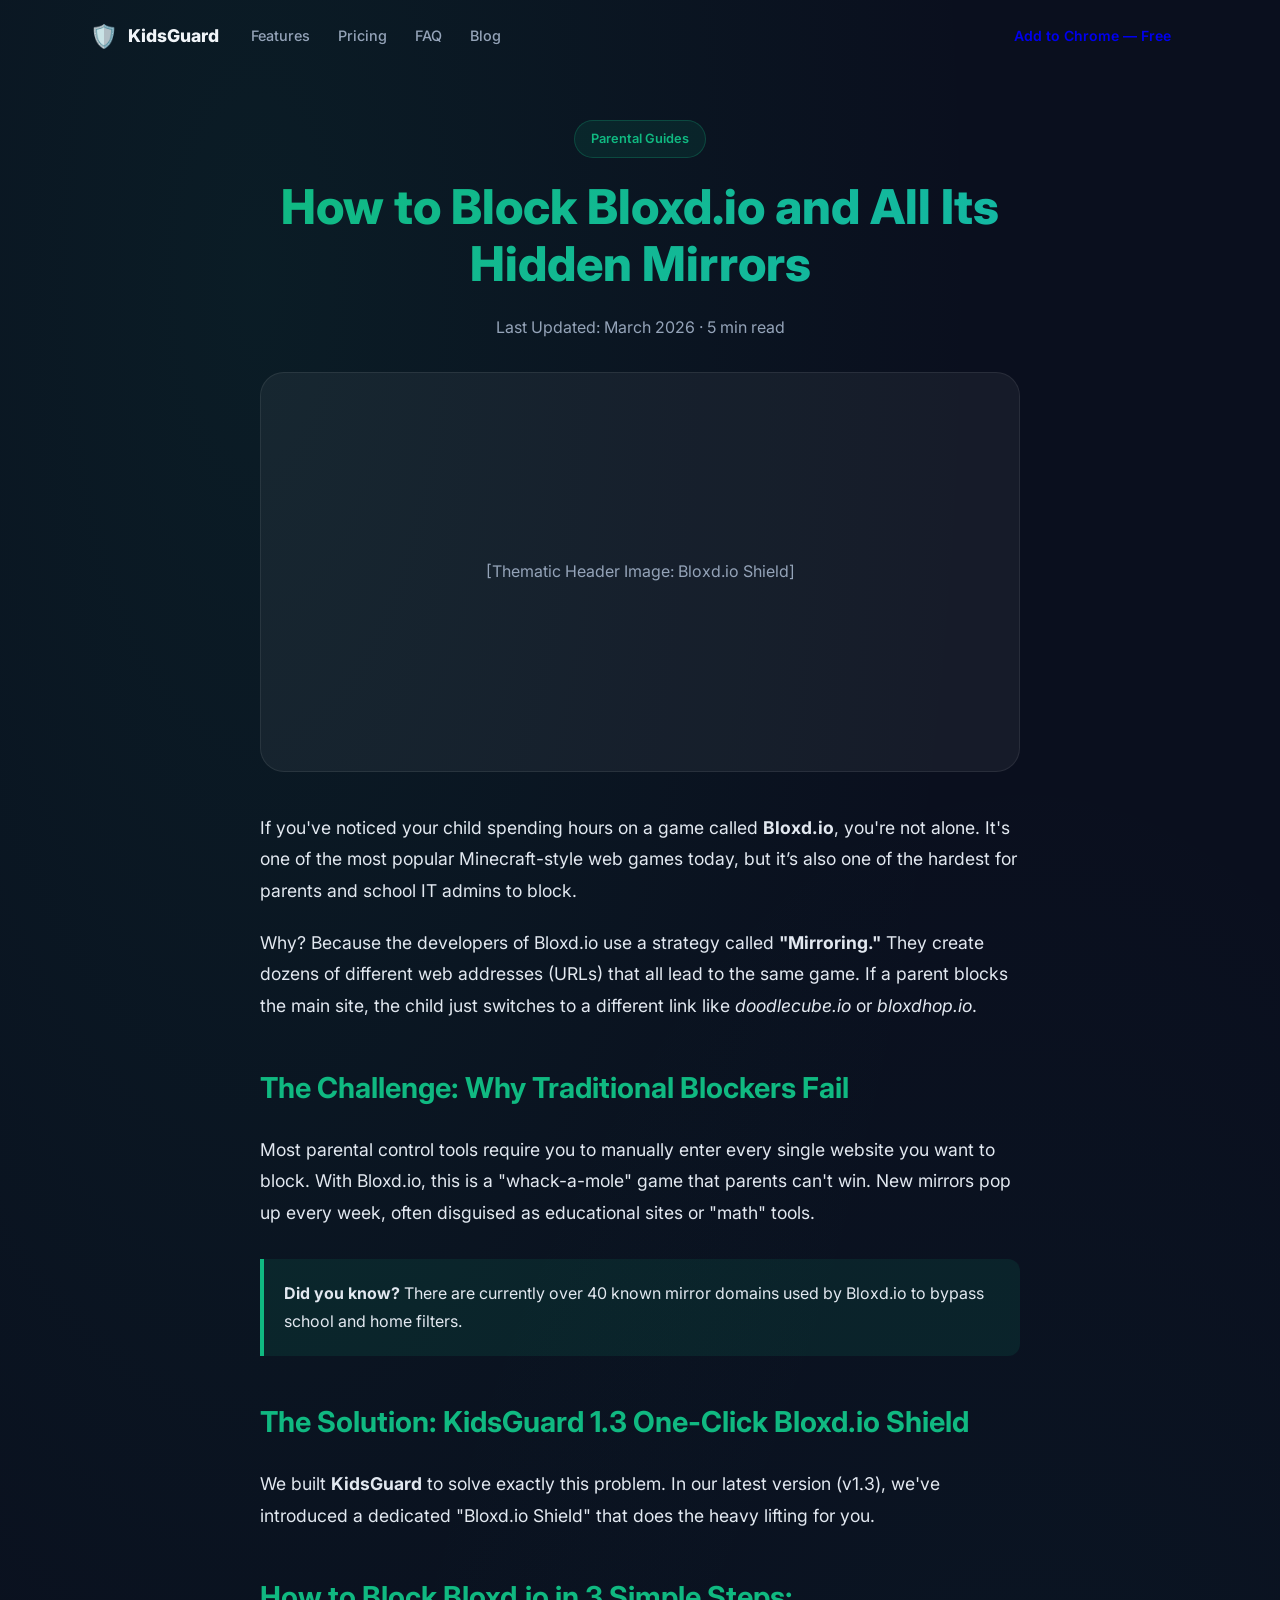
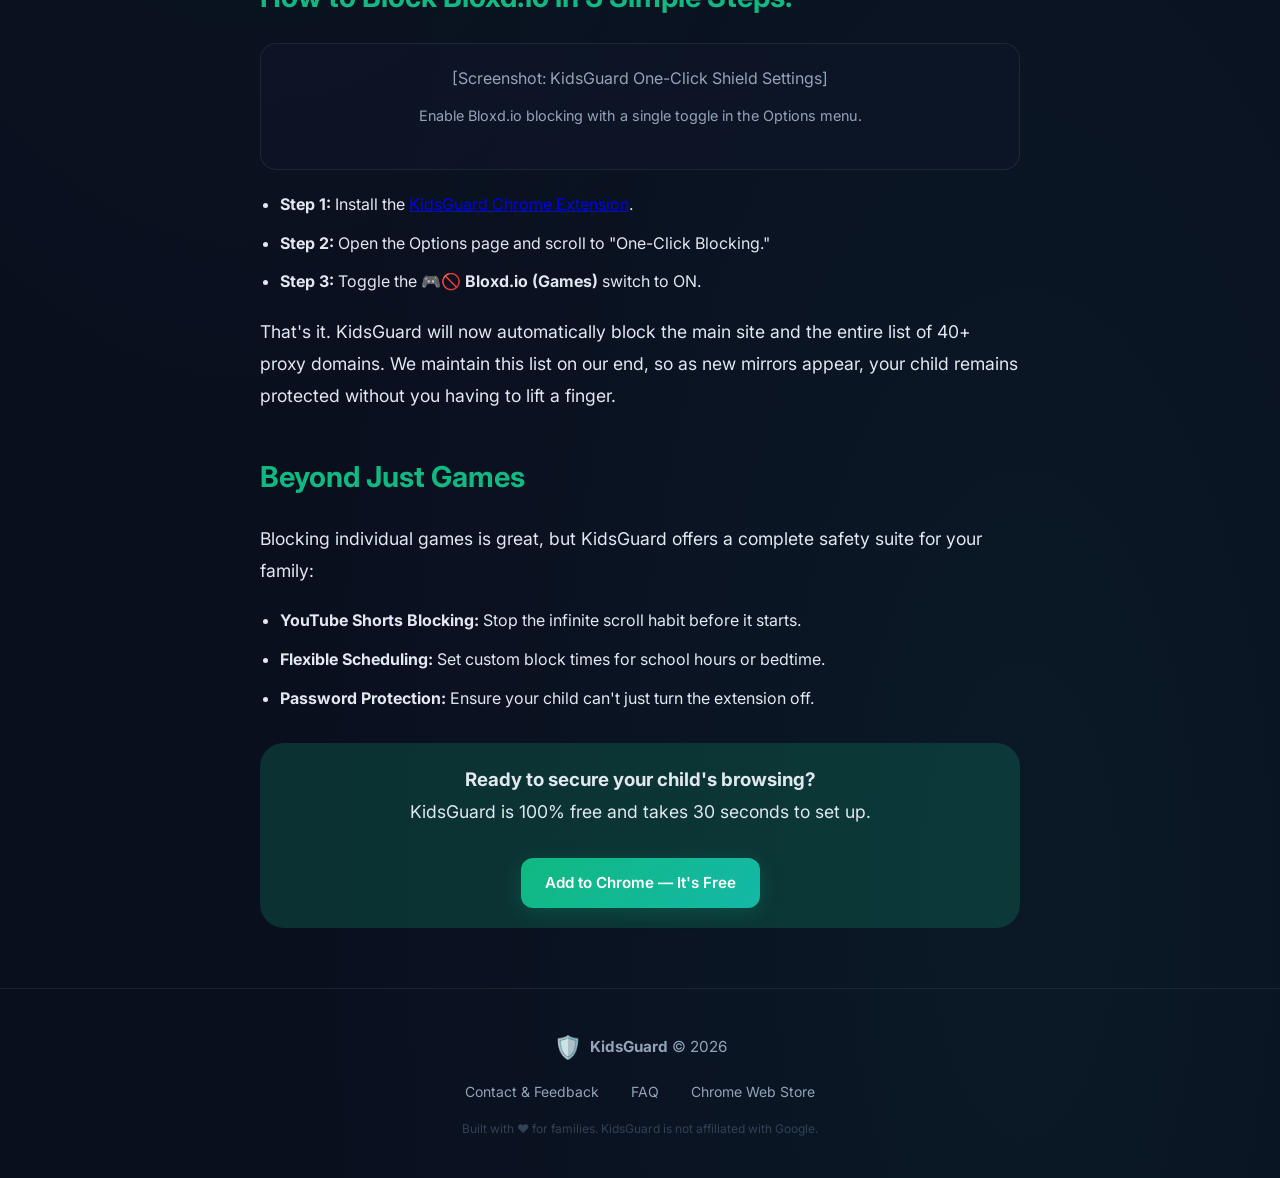
==== blog-how-to-block-bloxd-io.html @ 94701467 "Add Bloxd.io blog post and update landing page features" ====
<!DOCTYPE html>
<html lang="en">

<head>
    <meta charset="UTF-8">
    <meta name="viewport" content="width=device-width, initial-scale=1.0">
    <title>How to Block Bloxd.io and All Its Mirror Links – KidsGuard</title>
    <meta name="description"
        content="Is your child playing Bloxd.io when they should be studying? Learn how to block Bloxd.io and its dozens of mirror domains effectively with KidsGuard.">
    <meta name="keywords"
        content="how to block bloxd.io, bloxd.io mirrors, block unblocked games at school, parental control bloxd.io, kidsguard extensions">
    <link rel="icon" href="assets/icon.png" type="image/png">
    <link rel="preconnect" href="https://fonts.googleapis.com">
    <link rel="preconnect" href="https://fonts.gstatic.com" crossorigin>
    <link href="https://fonts.googleapis.com/css2?family=Inter:wght@400;500;600;700;800;900&display=swap"
        rel="stylesheet">
    <link rel="stylesheet" href="style.css">
    <style>
        .blog-content {
            max-width: 800px;
            margin: 120px auto 60px;
            padding: 0 20px;
            line-height: 1.8;
            color: #e2e8f0;
        }

        .blog-header {
            margin-bottom: 40px;
            text-align: center;
        }

        .blog-header h1 {
            font-size: 3rem;
            font-weight: 800;
            margin-bottom: 20px;
            line-height: 1.2;
        }

        .blog-post h2 {
            font-size: 1.8rem;
            margin-top: 40px;
            margin-bottom: 20px;
            color: #10b981;
        }

        .blog-post p {
            margin-bottom: 20px;
            font-size: 1.1rem;
        }

        .blog-post ul {
            margin-bottom: 20px;
            padding-left: 20px;
        }

        .blog-post li {
            margin-bottom: 10px;
        }

        .highlight-box {
            background: rgba(16, 185, 129, 0.1);
            border-left: 4px solid #10b981;
            padding: 20px;
            margin: 30px 0;
            border-radius: 0 12px 12px 0;
        }

        @media (max-width: 768px) {
            .blog-header h1 {
                font-size: 2.2rem;
            }
        }
    </style>
</head>

<body>

    <!-- =================== NAV =================== -->
    <nav class="nav" id="navbar">
        <div class="nav-inner">
            <a href="index.html" class="nav-logo">
                <span class="logo-icon">🛡️</span>
                <span>KidsGuard</span>
            </a>
            <div class="nav-links">
                <a href="index.html#features">Features</a>
                <a href="index.html#pricing">Pricing</a>
                <a href="index.html#faq">FAQ</a>
                <a href="#" class="active">Blog</a>
            </div>
            <a href="https://chromewebstore.google.com/detail/kidsguard-parental-contro/gaooofmcgnnkhogbokecnledmpgdfkip"
                target="_blank" class="btn btn-nav" id="nav-cta">
                Add to Chrome — Free
            </a>
        </div>
    </nav>

    <article class="blog-content">
        <header class="blog-header">
            <div class="hero-badge" style="margin: 0 auto 20px;">Parental Guides</div>
            <h1 class="gradient-text">How to Block Bloxd.io and All Its Hidden Mirrors</h1>
            <p style="color: var(--text-muted); margin-bottom: 30px;">Last Updated: March 2026 · 5 min read</p>
            <div style="width: 100%; max-width: 800px; height: 400px; background: rgba(255,255,255,0.05); border-radius: 24px; margin: 0 auto; display: flex; align-items: center; justify-content: center; overflow: hidden; border: 1px solid var(--border);">
                <span style="color: var(--text-muted);">[Thematic Header Image: Bloxd.io Shield]</span>
            </div>
        </header>

        <section class="blog-post">
            <p>If you've noticed your child spending hours on a game called <strong>Bloxd.io</strong>, you're not alone. It's one of the most popular Minecraft-style web games today, but it’s also one of the hardest for parents and school IT admins to block.</p>
            
            <p>Why? Because the developers of Bloxd.io use a strategy called <strong>"Mirroring."</strong> They create dozens of different web addresses (URLs) that all lead to the same game. If a parent blocks the main site, the child just switches to a different link like <em>doodlecube.io</em> or <em>bloxdhop.io</em>.</p>

            <h2>The Challenge: Why Traditional Blockers Fail</h2>
            <p>Most parental control tools require you to manually enter every single website you want to block. With Bloxd.io, this is a "whack-a-mole" game that parents can't win. New mirrors pop up every week, often disguised as educational sites or "math" tools.</p>

            <div class="highlight-box">
                <strong>Did you know?</strong> There are currently over 40 known mirror domains used by Bloxd.io to bypass school and home filters.
            </div>

            <h2>The Solution: KidsGuard 1.3 One-Click Bloxd.io Shield</h2>
            <p>We built <strong>KidsGuard</strong> to solve exactly this problem. In our latest version (v1.3), we've introduced a dedicated "Bloxd.io Shield" that does the heavy lifting for you.</p>

            <h2>How to Block Bloxd.io in 3 Simple Steps:</h2>
            <div style="background: rgba(15, 23, 42, 0.5); padding: 20px; border-radius: 16px; margin: 20px 0; border: 1px solid var(--border); text-align: center;">
                <span style="color: var(--text-muted); display: block; margin-bottom: 10px;">[Screenshot: KidsGuard One-Click Shield Settings]</span>
                <p style="font-size: 0.9rem; color: var(--text-muted);">Enable Bloxd.io blocking with a single toggle in the Options menu.</p>
            </div>
            <ul>
                <li><strong>Step 1:</strong> Install the <a href="https://chromewebstore.google.com/detail/kidsguard-parental-contro/gaooofmcgnnkhogbokecnledmpgdfkip" target="_blank">KidsGuard Chrome Extension</a>.</li>
                <li><strong>Step 2:</strong> Open the Options page and scroll to "One-Click Blocking."</li>
                <li><strong>Step 3:</strong> Toggle the <strong>🎮🚫 Bloxd.io (Games)</strong> switch to ON.</li>
            </ul>

            <p>That's it. KidsGuard will now automatically block the main site and the entire list of 40+ proxy domains. We maintain this list on our end, so as new mirrors appear, your child remains protected without you having to lift a finger.</p>

            <h2>Beyond Just Games</h2>
            <p>Blocking individual games is great, but KidsGuard offers a complete safety suite for your family:</p>
            <ul>
                <li><strong>YouTube Shorts Blocking:</strong> Stop the infinite scroll habit before it starts.</li>
                <li><strong>Flexible Scheduling:</strong> Set custom block times for school hours or bedtime.</li>
                <li><strong>Password Protection:</strong> Ensure your child can't just turn the extension off.</li>
            </ul>

            <div class="highlight-box" style="text-align: center; border: none; background: rgba(16, 185, 129, 0.2); border-radius: 24px;">
                <h3>Ready to secure your child's browsing?</h3>
                <p>KidsGuard is 100% free and takes 30 seconds to set up.</p>
                <a href="https://chromewebstore.google.com/detail/kidsguard-parental-contro/gaooofmcgnnkhogbokecnledmpgdfkip" target="_blank" class="btn btn-primary" style="margin-top: 10px;">Add to Chrome — It's Free</a>
            </div>
        </section>
    </article>

    <!-- =================== FOOTER =================== -->
    <footer class="footer">
        <div class="footer-inner">
            <div class="footer-brand">
                <span class="logo-icon">🛡️</span>
                <span><strong>KidsGuard</strong> © 2026</span>
            </div>
            <div class="footer-links">
                <a href="mailto:yxiaonan@hotmail.com?subject=KidsGuard%20Feedback">Contact &amp; Feedback</a>
                <a href="index.html#faq">FAQ</a>
                <a href="https://chromewebstore.google.com/detail/kidsguard-parental-contro/gaooofmcgnnkhogbokecnledmpgdfkip"
                    target="_blank">Chrome Web Store</a>
            </div>
            <p class="footer-note">Built with ❤️ for families. KidsGuard is not affiliated with Google.</p>
        </div>
    </footer>

    <script>
        const nav = document.getElementById('navbar');
        window.addEventListener('scroll', () => {
            nav.classList.toggle('nav-scrolled', window.scrollY > 20);
        });
    </script>
</body>

</html>
---- style.css ----
:root {
    --primary: #10b981;
    --primary-hover: #059669;
    --primary-glow: rgba(16, 185, 129, 0.2);
    --bg-dark: #0a0f1e;
    --bg-card: rgba(15, 23, 42, 0.6);
    --text-main: #f1f5f9;
    --text-muted: #94a3b8;
    --border: rgba(255, 255, 255, 0.08);
    --border-hover: rgba(16, 185, 129, 0.4);
    --accent: #14b8a6;
    --pro-gradient: linear-gradient(135deg, #f59e0b, #ea580c);
}

*,
*::before,
*::after {
    margin: 0;
    padding: 0;
    box-sizing: border-box;
}

html {
    scroll-behavior: smooth;
}

body {
    font-family: 'Inter', system-ui, -apple-system, sans-serif;
    background-color: var(--bg-dark);
    background-image:
        radial-gradient(ellipse at 20% 10%, rgba(16, 185, 129, 0.08) 0%, transparent 50%),
        radial-gradient(ellipse at 80% 90%, rgba(20, 184, 166, 0.06) 0%, transparent 50%);
    color: var(--text-main);
    min-height: 100vh;
    line-height: 1.6;
    overflow-x: hidden;
}

/* ============ UTILITY ============ */
.gradient-text {
    background: linear-gradient(135deg, #10b981, #14b8a6);
    -webkit-background-clip: text;
    background-clip: text;
    -webkit-text-fill-color: transparent;
}

.badge-pro {
    display: inline-block;
    background: var(--pro-gradient);
    color: white;
    font-size: 0.6rem;
    padding: 2px 8px;
    border-radius: 6px;
    margin-left: 0.4rem;
    vertical-align: middle;
    font-weight: 800;
    text-transform: uppercase;
    letter-spacing: 0.07em;
    box-shadow: 0 0 12px rgba(245, 158, 11, 0.3);
}

.btn {
    display: inline-flex;
    align-items: center;
    gap: 0.5rem;
    padding: 0.7rem 1.5rem;
    border-radius: 12px;
    font-weight: 600;
    font-size: 0.95rem;
    cursor: pointer;
    text-decoration: none;
    border: none;
    transition: all 0.25s cubic-bezier(0.4, 0, 0.2, 1);
    white-space: nowrap;
}

.btn-primary {
    background: linear-gradient(135deg, var(--primary), var(--accent));
    color: white;
    box-shadow: 0 4px 20px var(--primary-glow);
}

.btn-primary:hover {
    transform: translateY(-2px);
    box-shadow: 0 8px 30px rgba(16, 185, 129, 0.4);
}

.btn-ghost {
    background: rgba(255, 255, 255, 0.06);
    color: var(--text-muted);
    border: 1px solid var(--border);
}

.btn-ghost:hover {
    background: rgba(255, 255, 255, 0.1);
    color: var(--text-main);
    border-color: rgba(255, 255, 255, 0.15);
}

.btn-outline {
    background: transparent;
    color: var(--text-main);
    border: 1px solid var(--border);
}

.btn-outline:hover {
    background: rgba(255, 255, 255, 0.05);
    border-color: var(--primary);
}

.btn-nav {
    padding: 0.55rem 1.2rem;
    font-size: 0.875rem;
}

.btn-large {
    padding: 1rem 2rem;
    font-size: 1rem;
    border-radius: 14px;
}

.btn-full {
    width: 100%;
    justify-content: center;
}

/* ============ NAV ============ */
.nav {
    position: fixed;
    top: 0;
    left: 0;
    right: 0;
    z-index: 100;
    padding: 1rem 2rem;
    transition: background 0.3s, box-shadow 0.3s, backdrop-filter 0.3s;
}

.nav-scrolled {
    background: rgba(10, 15, 30, 0.85);
    backdrop-filter: blur(16px);
    -webkit-backdrop-filter: blur(16px);
    box-shadow: 0 1px 0 var(--border);
}

.nav-inner {
    max-width: 1100px;
    margin: 0 auto;
    display: flex;
    align-items: center;
    gap: 2rem;
}

.nav-logo {
    display: flex;
    align-items: center;
    gap: 0.6rem;
    font-weight: 800;
    font-size: 1.1rem;
    color: var(--text-main);
    text-decoration: none;
    flex-shrink: 0;
}

.logo-icon {
    font-size: 1.4rem;
}

.nav-links {
    display: flex;
    gap: 1.75rem;
    flex: 1;
}

.nav-links a {
    color: var(--text-muted);
    text-decoration: none;
    font-size: 0.9rem;
    font-weight: 500;
    transition: color 0.2s;
}

.nav-links a:hover {
    color: var(--text-main);
}

/* ============ HERO ============ */
.hero {
    min-height: 100vh;
    display: grid;
    grid-template-columns: 1fr 1fr;
    align-items: center;
    gap: 4rem;
    max-width: 1200px;
    margin: 0 auto;
    padding: 8rem 2rem 4rem;
    position: relative;
}

.hero-bg-orb {
    position: absolute;
    border-radius: 50%;
    filter: blur(80px);
    z-index: 0;
    pointer-events: none;
}

.orb1 {
    width: 500px;
    height: 500px;
    background: radial-gradient(circle, rgba(16, 185, 129, 0.12), transparent 70%);
    top: 5%;
    left: -10%;
}

.orb2 {
    width: 400px;
    height: 400px;
    background: radial-gradient(circle, rgba(20, 184, 166, 0.08), transparent 70%);
    bottom: 0;
    right: -5%;
}

.hero-content {
    position: relative;
    z-index: 1;
}

.hero-badge {
    display: inline-flex;
    align-items: center;
    gap: 0.5rem;
    background: rgba(16, 185, 129, 0.1);
    border: 1px solid rgba(16, 185, 129, 0.25);
    color: #10b981;
    font-size: 0.8rem;
    font-weight: 600;
    padding: 0.4rem 1rem;
    border-radius: 999px;
    margin-bottom: 1.5rem;
}

.badge-dot {
    width: 6px;
    height: 6px;
    background: var(--primary);
    border-radius: 50%;
    animation: pulse 2s ease-in-out infinite;
}

@keyframes pulse {

    0%,
    100% {
        opacity: 1;
        transform: scale(1);
    }

    50% {
        opacity: 0.5;
        transform: scale(0.8);
    }
}

.hero-title {
    font-size: clamp(2.2rem, 4vw, 3.5rem);
    font-weight: 900;
    line-height: 1.15;
    margin-bottom: 1.25rem;
    letter-spacing: -0.02em;
}

.hero-subtitle {
    font-size: 1.1rem;
    color: var(--text-muted);
    max-width: 500px;
    margin-bottom: 2.5rem;
    line-height: 1.7;
}

.hero-actions {
    display: flex;
    gap: 1rem;
    flex-wrap: wrap;
    margin-bottom: 2.5rem;
}

.hero-stats {
    display: flex;
    align-items: center;
    gap: 1.5rem;
}

.stat {
    display: flex;
    flex-direction: column;
}

.stat strong {
    font-size: 1.25rem;
    font-weight: 800;
    color: var(--text-main);
}

.stat span {
    font-size: 0.78rem;
    color: var(--text-muted);
}

.stat-divider {
    width: 1px;
    height: 32px;
    background: var(--border);
}

/* ============ BROWSER MOCKUP ============ */
.hero-visual {
    position: relative;
    z-index: 1;
    display: flex;
    justify-content: center;
}

.browser-mockup {
    background: rgba(15, 23, 42, 0.8);
    border: 1px solid var(--border);
    border-radius: 20px;
    overflow: hidden;
    backdrop-filter: blur(20px);
    box-shadow:
        0 40px 80px rgba(0, 0, 0, 0.5),
        0 0 0 1px rgba(255, 255, 255, 0.04),
        inset 0 1px 0 rgba(255, 255, 255, 0.06);
    width: 100%;
    max-width: 420px;
    animation: float 6s ease-in-out infinite;
}

@keyframes float {

    0%,
    100% {
        transform: translateY(0);
    }

    50% {
        transform: translateY(-12px);
    }
}

.browser-bar {
    background: rgba(255, 255, 255, 0.04);
    border-bottom: 1px solid var(--border);
    padding: 0.9rem 1.2rem;
    display: flex;
    align-items: center;
    gap: 1rem;
}

.browser-dots {
    display: flex;
    gap: 0.4rem;
}

.browser-dots span {
    width: 11px;
    height: 11px;
    border-radius: 50%;
    background: rgba(255, 255, 255, 0.15);
}

.browser-url {
    font-size: 0.78rem;
    color: var(--text-muted);
    background: rgba(255, 255, 255, 0.06);
    border-radius: 8px;
    padding: 0.3rem 0.8rem;
    flex: 1;
    text-align: center;
}

.extension-popup {
    padding: 1.5rem;
}

.popup-header {
    display: flex;
    align-items: center;
    justify-content: space-between;
    margin-bottom: 1.25rem;
}

.popup-logo {
    display: flex;
    align-items: center;
    gap: 0.75rem;
    font-size: 1.6rem;
}

.popup-logo div {
    display: flex;
    flex-direction: column;
}

.popup-logo strong {
    font-size: 1rem;
    font-weight: 800;
}

.popup-logo small {
    font-size: 0.72rem;
    color: var(--primary);
}

.status-dot {
    width: 10px;
    height: 10px;
    border-radius: 50%;
    background: #475569;
}

.status-dot.active {
    background: var(--primary);
    box-shadow: 0 0 8px var(--primary-glow);
    animation: pulse 2s ease-in-out infinite;
}

.popup-body {
    display: flex;
    flex-direction: column;
    gap: 0.6rem;
}

.popup-item {
    display: flex;
    justify-content: space-between;
    align-items: center;
    padding: 0.7rem 0.9rem;
    border-radius: 10px;
    font-size: 0.85rem;
    background: rgba(255, 255, 255, 0.04);
    border: 1px solid var(--border);
}

.tag {
    font-size: 0.7rem;
    font-weight: 700;
    padding: 2px 8px;
    border-radius: 6px;
    text-transform: uppercase;
    letter-spacing: 0.05em;
}

.tag-blocked {
    background: rgba(239, 68, 68, 0.15);
    color: #f87171;
}

.tag-allowed {
    background: rgba(16, 185, 129, 0.15);
    color: #34d399;
}

.popup-lock {
    text-align: center;
    font-size: 0.78rem;
    color: var(--text-muted);
    border-top: 1px solid var(--border);
    padding-top: 0.9rem;
    margin-top: 0.3rem;
}

/* ============ SOCIAL PROOF ============ */
.social-proof {
    border-top: 1px solid var(--border);
    border-bottom: 1px solid var(--border);
    padding: 2.5rem 2rem;
    text-align: center;
}

.proof-label {
    font-size: 0.85rem;
    color: var(--text-muted);
    margin-bottom: 1.25rem;
    text-transform: uppercase;
    letter-spacing: 0.08em;
    font-weight: 500;
}

.proof-pills {
    display: flex;
    gap: 0.75rem;
    flex-wrap: wrap;
    justify-content: center;
}

.pill {
    background: rgba(255, 255, 255, 0.05);
    border: 1px solid var(--border);
    border-radius: 999px;
    padding: 0.4rem 1.1rem;
    font-size: 0.85rem;
    color: var(--text-muted);
    font-weight: 500;
}

/* ============ SECTIONS SHARED ============ */
.section-header {
    text-align: center;
    max-width: 640px;
    margin: 0 auto 4rem;
}

.section-tag {
    display: inline-block;
    background: rgba(16, 185, 129, 0.1);
    border: 1px solid rgba(16, 185, 129, 0.2);
    color: var(--primary);
    font-size: 0.75rem;
    font-weight: 700;
    padding: 0.3rem 0.9rem;
    border-radius: 999px;
    text-transform: uppercase;
    letter-spacing: 0.1em;
    margin-bottom: 1rem;
}

.section-header h2 {
    font-size: clamp(1.8rem, 3vw, 2.6rem);
    font-weight: 800;
    line-height: 1.2;
    letter-spacing: -0.02em;
    margin-bottom: 1rem;
}

.section-header p {
    color: var(--text-muted);
    font-size: 1rem;
    line-height: 1.7;
}

/* ============ FEATURES ============ */
.features {
    padding: 6rem 2rem;
    max-width: 1100px;
    margin: 0 auto;
}

.features-grid {
    display: grid;
    grid-template-columns: repeat(3, 1fr);
    gap: 1.25rem;
}

.feature-card {
    background: var(--bg-card);
    border: 1px solid var(--border);
    border-radius: 20px;
    padding: 1.75rem;
    backdrop-filter: blur(12px);
    transition: all 0.3s;
}

.feature-card:hover {
    border-color: var(--border-hover);
    box-shadow: 0 8px 32px rgba(16, 185, 129, 0.08);
    transform: translateY(-3px);
}

.feature-card-large {
    grid-column: span 2;
}

.feature-icon {
    font-size: 2rem;
    margin-bottom: 1rem;
    display: block;
}

.feature-card h3 {
    font-size: 1.05rem;
    font-weight: 700;
    margin-bottom: 0.6rem;
}

.feature-card p {
    font-size: 0.9rem;
    color: var(--text-muted);
    line-height: 1.6;
}

.feature-card code {
    background: rgba(255, 255, 255, 0.08);
    padding: 1px 6px;
    border-radius: 4px;
    font-size: 0.85em;
    font-family: 'Courier New', monospace;
    color: var(--accent);
}

.feature-tag-row {
    display: flex;
    gap: 0.5rem;
    flex-wrap: wrap;
    margin-top: 1rem;
}

.ftag {
    font-size: 0.72rem;
    padding: 3px 10px;
    border-radius: 6px;
    font-weight: 600;
}

.ftag-free {
    background: rgba(16, 185, 129, 0.12);
    color: #34d399;
    border: 1px solid rgba(16, 185, 129, 0.25);
}

.ftag-pro {
    background: rgba(245, 158, 11, 0.12);
    color: #fbbf24;
    border: 1px solid rgba(245, 158, 11, 0.25);
}

.category-chips {
    display: flex;
    gap: 0.5rem;
    flex-wrap: wrap;
    margin-top: 1rem;
}

.chip {
    background: rgba(255, 255, 255, 0.06);
    border: 1px solid var(--border);
    border-radius: 8px;
    padding: 0.35rem 0.8rem;
    font-size: 0.82rem;
    color: var(--text-main);
    font-weight: 500;
}

/* ============ HOW IT WORKS ============ */
.how-it-works {
    padding: 5rem 2rem;
    background: rgba(15, 23, 42, 0.3);
    border-top: 1px solid var(--border);
    border-bottom: 1px solid var(--border);
}

.how-it-works .section-header {
    margin-bottom: 3rem;
}

.steps {
    max-width: 900px;
    margin: 0 auto;
    display: flex;
    align-items: flex-start;
    gap: 1rem;
    flex-wrap: wrap;
    justify-content: center;
}

.step {
    flex: 1;
    min-width: 220px;
    max-width: 280px;
    display: flex;
    flex-direction: column;
    align-items: center;
    text-align: center;
}

.step-num {
    width: 52px;
    height: 52px;
    background: linear-gradient(135deg, var(--primary), var(--accent));
    border-radius: 50%;
    display: flex;
    align-items: center;
    justify-content: center;
    font-size: 1.25rem;
    font-weight: 900;
    margin-bottom: 1rem;
    box-shadow: 0 0 20px var(--primary-glow);
}

.step-content h3 {
    font-size: 1rem;
    font-weight: 700;
    margin-bottom: 0.5rem;
}

.step-content p {
    font-size: 0.875rem;
    color: var(--text-muted);
    line-height: 1.6;
}

.step-arrow {
    color: var(--text-muted);
    font-size: 1.5rem;
    margin-top: 1.5rem;
    opacity: 0.4;
}

/* ============ PRICING ============ */
.pricing {
    padding: 6rem 2rem;
    max-width: 900px;
    margin: 0 auto;
}

.pricing-grid {
    display: grid;
    grid-template-columns: 1fr 1fr;
    gap: 1.5rem;
}

.pricing-card {
    background: var(--bg-card);
    border: 1px solid var(--border);
    border-radius: 24px;
    padding: 2rem;
    backdrop-filter: blur(12px);
    transition: all 0.3s;
    position: relative;
}

.pricing-card-pro {
    border-color: rgba(16, 185, 129, 0.35);
    box-shadow: 0 0 0 1px rgba(16, 185, 129, 0.1), 0 16px 48px rgba(16, 185, 129, 0.1);
}

.plan-badge {
    position: absolute;
    top: -14px;
    left: 50%;
    transform: translateX(-50%);
    background: linear-gradient(135deg, var(--primary), var(--accent));
    color: white;
    font-size: 0.72rem;
    font-weight: 800;
    padding: 4px 14px;
    border-radius: 999px;
    text-transform: uppercase;
    letter-spacing: 0.1em;
    white-space: nowrap;
}

.plan-header {
    margin-bottom: 1.75rem;
}

.plan-header h3 {
    font-size: 1.3rem;
    font-weight: 800;
    margin-bottom: 0.5rem;
}

.plan-price {
    font-size: 2rem;
    font-weight: 900;
    margin-bottom: 0.4rem;
    color: var(--text-main);
}

.plan-price span {
    font-size: 0.9rem;
    font-weight: 400;
    color: var(--text-muted);
}

.plan-header p {
    font-size: 0.85rem;
    color: var(--text-muted);
}

.plan-features {
    list-style: none;
    margin-bottom: 1.75rem;
    display: flex;
    flex-direction: column;
    gap: 0.6rem;
}

.plan-features li {
    font-size: 0.9rem;
    line-height: 1.4;
}

.feat-yes {
    color: var(--text-main);
}

.feat-no {
    color: #475569;
    text-decoration: line-through;
    text-decoration-color: #334155;
}

/* ============ FAQ ============ */
.faq {
    padding: 6rem 2rem;
    max-width: 720px;
    margin: 0 auto;
}

.faq-list {
    display: flex;
    flex-direction: column;
    gap: 0.75rem;
}

.faq-item {
    background: var(--bg-card);
    border: 1px solid var(--border);
    border-radius: 16px;
    overflow: hidden;
    transition: border-color 0.2s;
}

.faq-item[open] {
    border-color: var(--border-hover);
}

.faq-item summary {
    padding: 1.1rem 1.5rem;
    font-weight: 600;
    font-size: 0.95rem;
    cursor: pointer;
    list-style: none;
    display: flex;
    justify-content: space-between;
    align-items: center;
    transition: color 0.2s;
}

.faq-item summary::-webkit-details-marker {
    display: none;
}

.faq-item summary::after {
    content: '+';
    font-size: 1.3rem;
    color: var(--text-muted);
    transition: transform 0.25s;
    flex-shrink: 0;
}

.faq-item[open] summary::after {
    transform: rotate(45deg);
    color: var(--primary);
}

.faq-item p {
    padding: 0 1.5rem 1.25rem;
    font-size: 0.9rem;
    color: var(--text-muted);
    line-height: 1.7;
    border-top: 1px solid var(--border);
    padding-top: 1rem;
}

.faq-item p code {
    background: rgba(255, 255, 255, 0.07);
    padding: 1px 6px;
    border-radius: 4px;
    font-size: 0.85em;
    color: var(--accent);
    font-family: 'Courier New', monospace;
}

/* ============ CTA BANNER ============ */
.cta-banner {
    padding: 5rem 2rem;
    text-align: center;
    background:
        radial-gradient(ellipse at center, rgba(16, 185, 129, 0.1) 0%, transparent 60%),
        rgba(15, 23, 42, 0.4);
    border-top: 1px solid var(--border);
}

.cta-banner-inner {
    max-width: 600px;
    margin: 0 auto;
}

.cta-banner h2 {
    font-size: clamp(1.6rem, 3vw, 2.2rem);
    font-weight: 800;
    margin-bottom: 0.75rem;
    letter-spacing: -0.02em;
}

.cta-banner p {
    color: var(--text-muted);
    margin-bottom: 2rem;
}

/* ============ FOOTER ============ */
.footer {
    border-top: 1px solid var(--border);
    padding: 2.5rem 2rem;
}

.footer-inner {
    max-width: 1100px;
    margin: 0 auto;
    display: flex;
    flex-direction: column;
    align-items: center;
    gap: 1rem;
    text-align: center;
}

.footer-brand {
    display: flex;
    align-items: center;
    gap: 0.5rem;
    font-size: 0.95rem;
    color: var(--text-muted);
}

.footer-links {
    display: flex;
    gap: 2rem;
    flex-wrap: wrap;
    justify-content: center;
}

.footer-links a {
    color: var(--text-muted);
    text-decoration: none;
    font-size: 0.875rem;
    transition: color 0.2s;
}

.footer-links a:hover {
    color: var(--text-main);
}

.footer-note {
    font-size: 0.75rem;
    color: #334155;
}

/* ============ SCROLL ANIMATION ============ */
.animate-on-scroll {
    opacity: 0;
    transform: translateY(24px);
    transition: opacity 0.5s ease, transform 0.5s ease;
}

.animate-on-scroll.visible {
    opacity: 1;
    transform: translateY(0);
}

/* ============ RESPONSIVE ============ */
@media (max-width: 900px) {
    .hero {
        grid-template-columns: 1fr;
        padding-top: 7rem;
        text-align: center;
    }

    .hero-subtitle {
        max-width: 100%;
    }

    .hero-actions {
        justify-content: center;
    }

    .hero-stats {
        justify-content: center;
    }

    .hero-visual {
        justify-content: center;
    }

    .features-grid {
        grid-template-columns: 1fr 1fr;
    }

    .feature-card-large {
        grid-column: span 2;
    }

    .pricing-grid {
        grid-template-columns: 1fr;
        max-width: 480px;
        margin: 0 auto;
    }
}

@media (max-width: 640px) {
    .nav-links {
        display: none;
    }

    .features-grid {
        grid-template-columns: 1fr;
    }

    .feature-card-large {
        grid-column: span 1;
    }

    .steps {
        flex-direction: column;
        align-items: center;
    }

    .step-arrow {
        transform: rotate(90deg);
        margin: 0;
    }

    .hero-actions {
        flex-direction: column;
        align-items: center;
    }
}
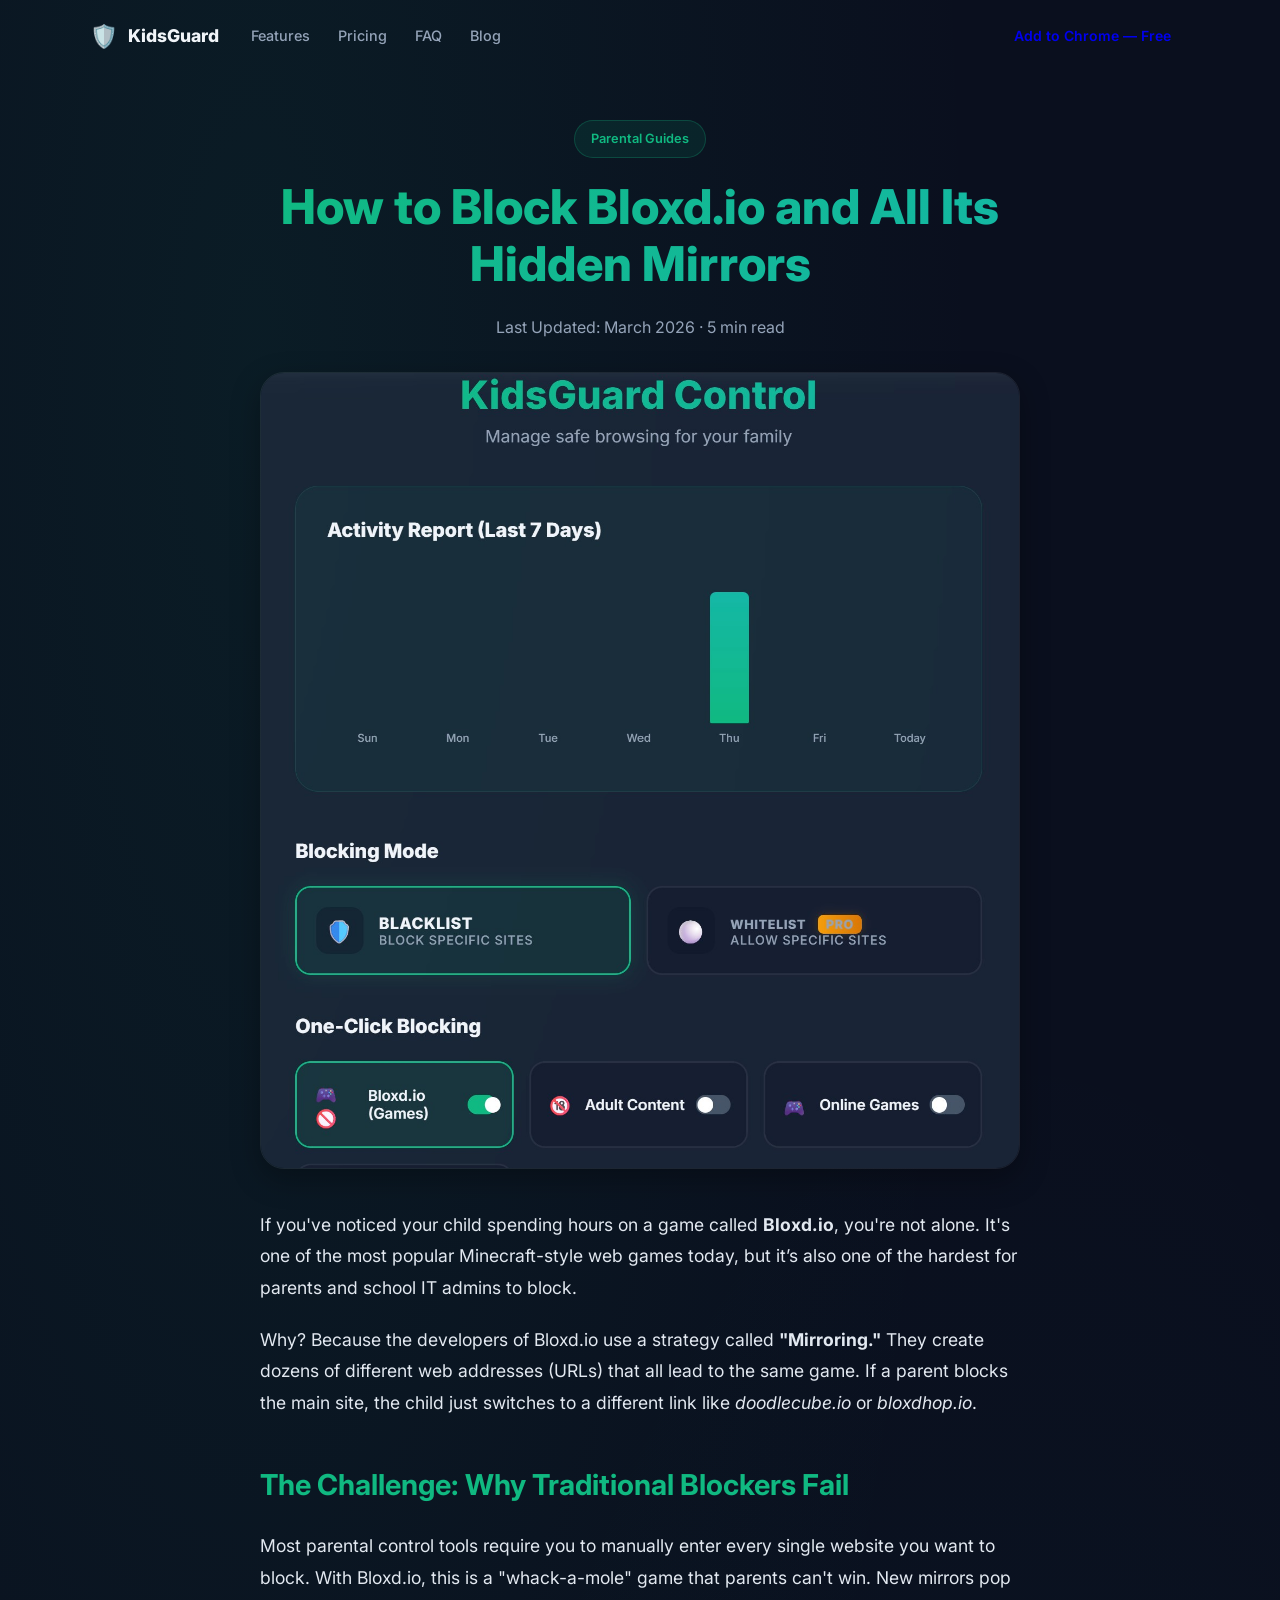
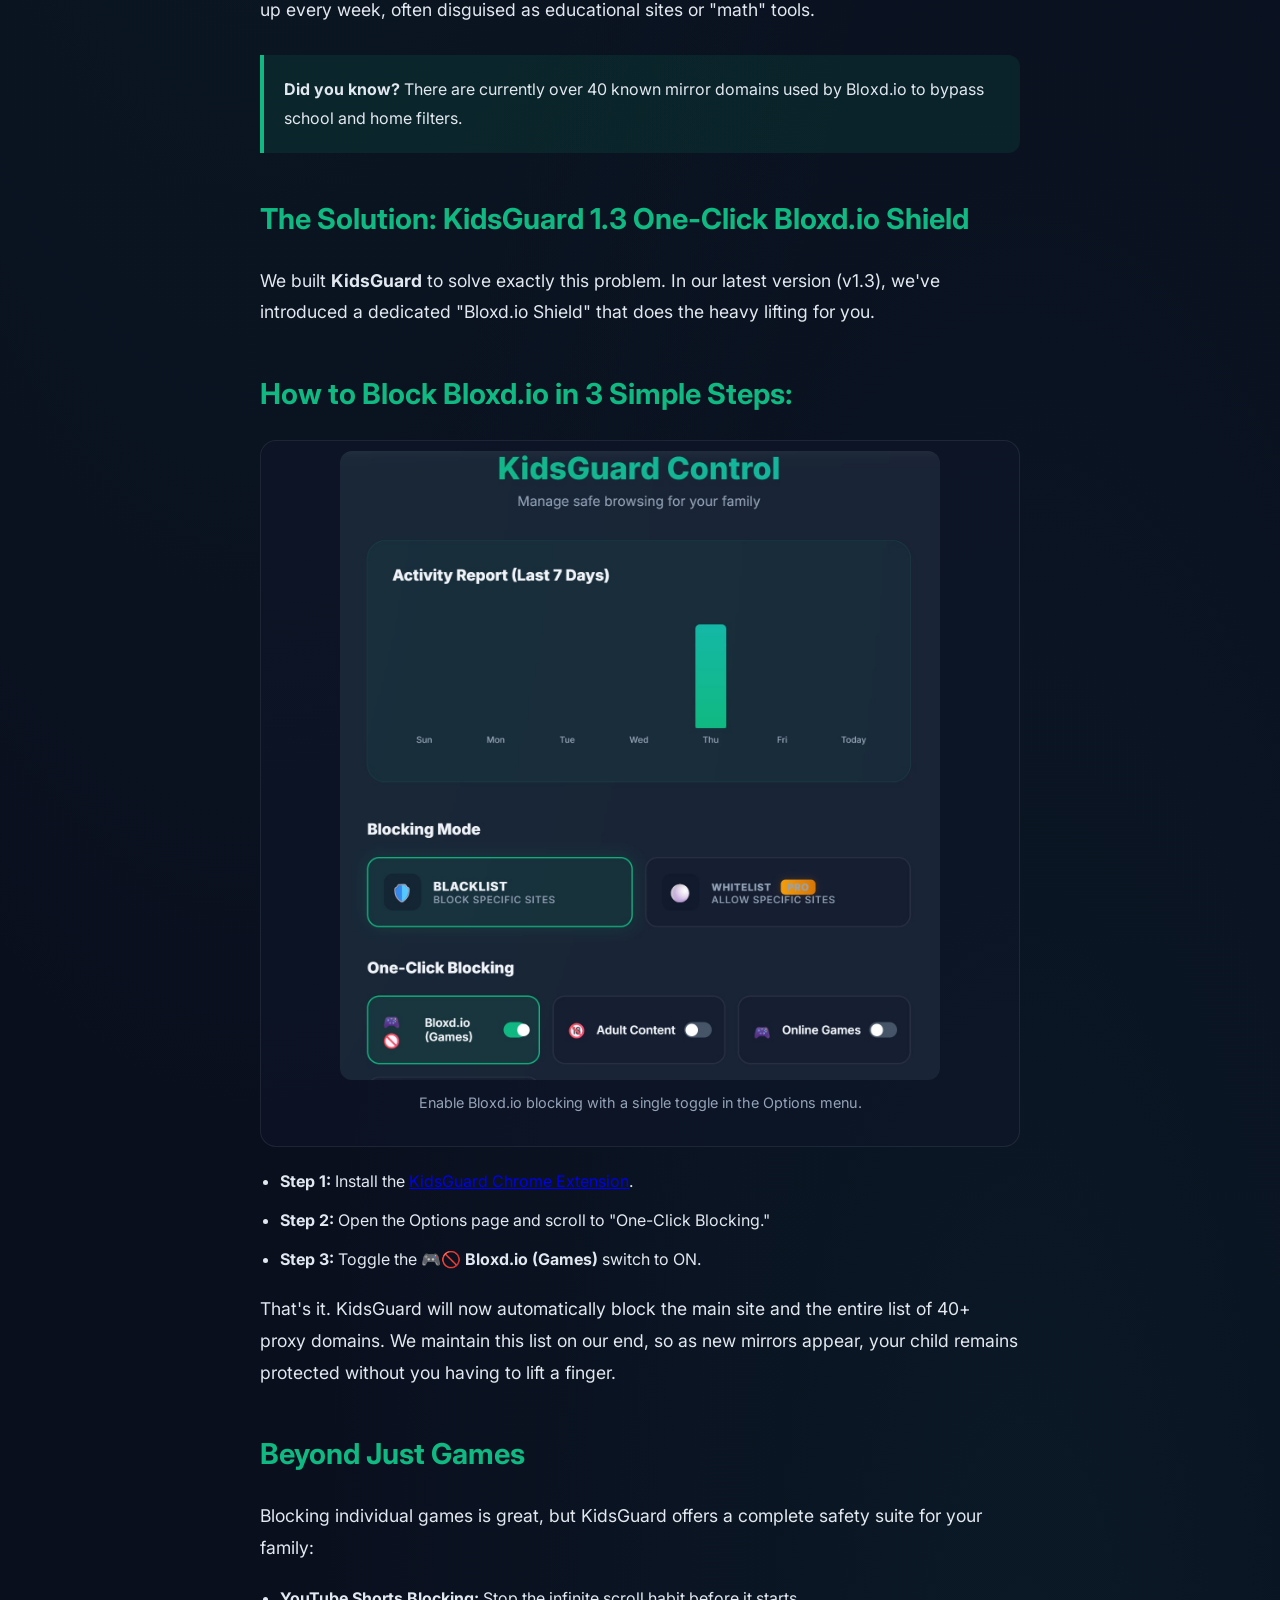
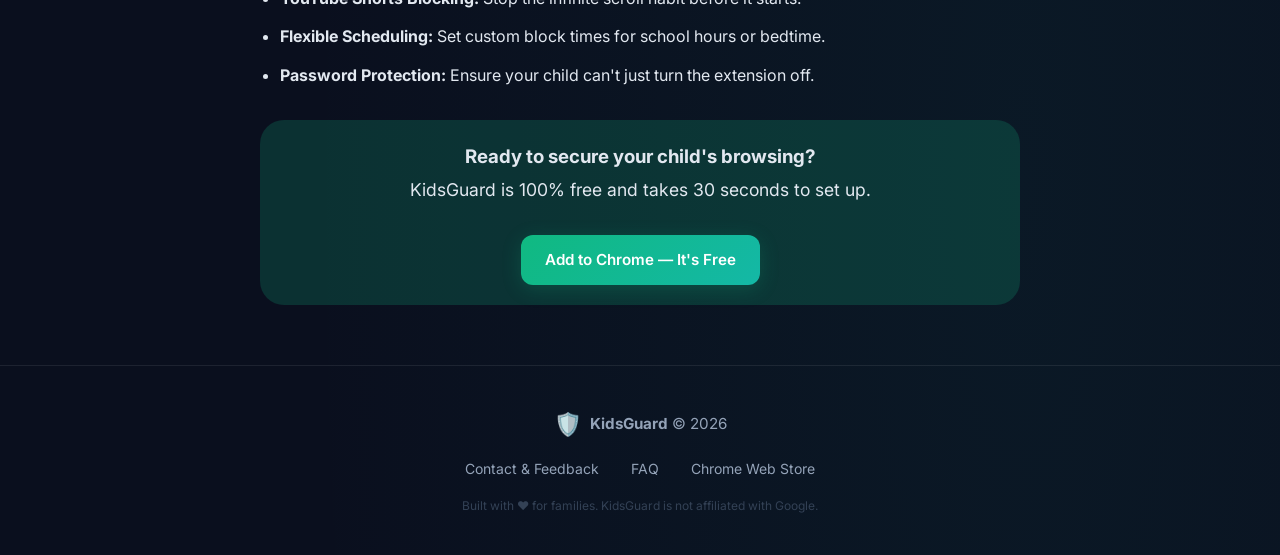
==== commit 44f68774: "Add Bloxd.io header img" ====
--- a/blog-how-to-block-bloxd-io.html
+++ b/blog-how-to-block-bloxd-io.html
@@ -100,8 +100,8 @@
             <div class="hero-badge" style="margin: 0 auto 20px;">Parental Guides</div>
             <h1 class="gradient-text">How to Block Bloxd.io and All Its Hidden Mirrors</h1>
             <p style="color: var(--text-muted); margin-bottom: 30px;">Last Updated: March 2026 · 5 min read</p>
-            <div style="width: 100%; max-width: 800px; height: 400px; background: rgba(255,255,255,0.05); border-radius: 24px; margin: 0 auto; display: flex; align-items: center; justify-content: center; overflow: hidden; border: 1px solid var(--border);">
-                <span style="color: var(--text-muted);">[Thematic Header Image: Bloxd.io Shield]</span>
+            <div style="width: 100%; max-width: 800px; border-radius: 24px; margin: 0 auto; overflow: hidden; border: 1px solid var(--border); box-shadow: 0 10px 30px rgba(0,0,0,0.3);">
+                <img src="bloxd.io.jpg" alt="How to Block Bloxd.io - KidsGuard Settings" style="width: 100%; height: auto; display: block;">
             </div>
         </header>
 
@@ -121,9 +121,9 @@
             <p>We built <strong>KidsGuard</strong> to solve exactly this problem. In our latest version (v1.3), we've introduced a dedicated "Bloxd.io Shield" that does the heavy lifting for you.</p>
 
             <h2>How to Block Bloxd.io in 3 Simple Steps:</h2>
-            <div style="background: rgba(15, 23, 42, 0.5); padding: 20px; border-radius: 16px; margin: 20px 0; border: 1px solid var(--border); text-align: center;">
-                <span style="color: var(--text-muted); display: block; margin-bottom: 10px;">[Screenshot: KidsGuard One-Click Shield Settings]</span>
-                <p style="font-size: 0.9rem; color: var(--text-muted);">Enable Bloxd.io blocking with a single toggle in the Options menu.</p>
+            <div style="background: rgba(15, 23, 42, 0.5); padding: 10px; border-radius: 16px; margin: 20px 0; border: 1px solid var(--border); text-align: center; overflow: hidden;">
+                <img src="bloxd.io.jpg" alt="KidsGuard One-Click Shield Settings" style="width: 100%; max-width: 600px; border-radius: 12px; display: block; margin: 0 auto;">
+                <p style="font-size: 0.9rem; color: var(--text-muted); margin-top: 10px;">Enable Bloxd.io blocking with a single toggle in the Options menu.</p>
             </div>
             <ul>
                 <li><strong>Step 1:</strong> Install the <a href="https://chromewebstore.google.com/detail/kidsguard-parental-contro/gaooofmcgnnkhogbokecnledmpgdfkip" target="_blank">KidsGuard Chrome Extension</a>.</li>
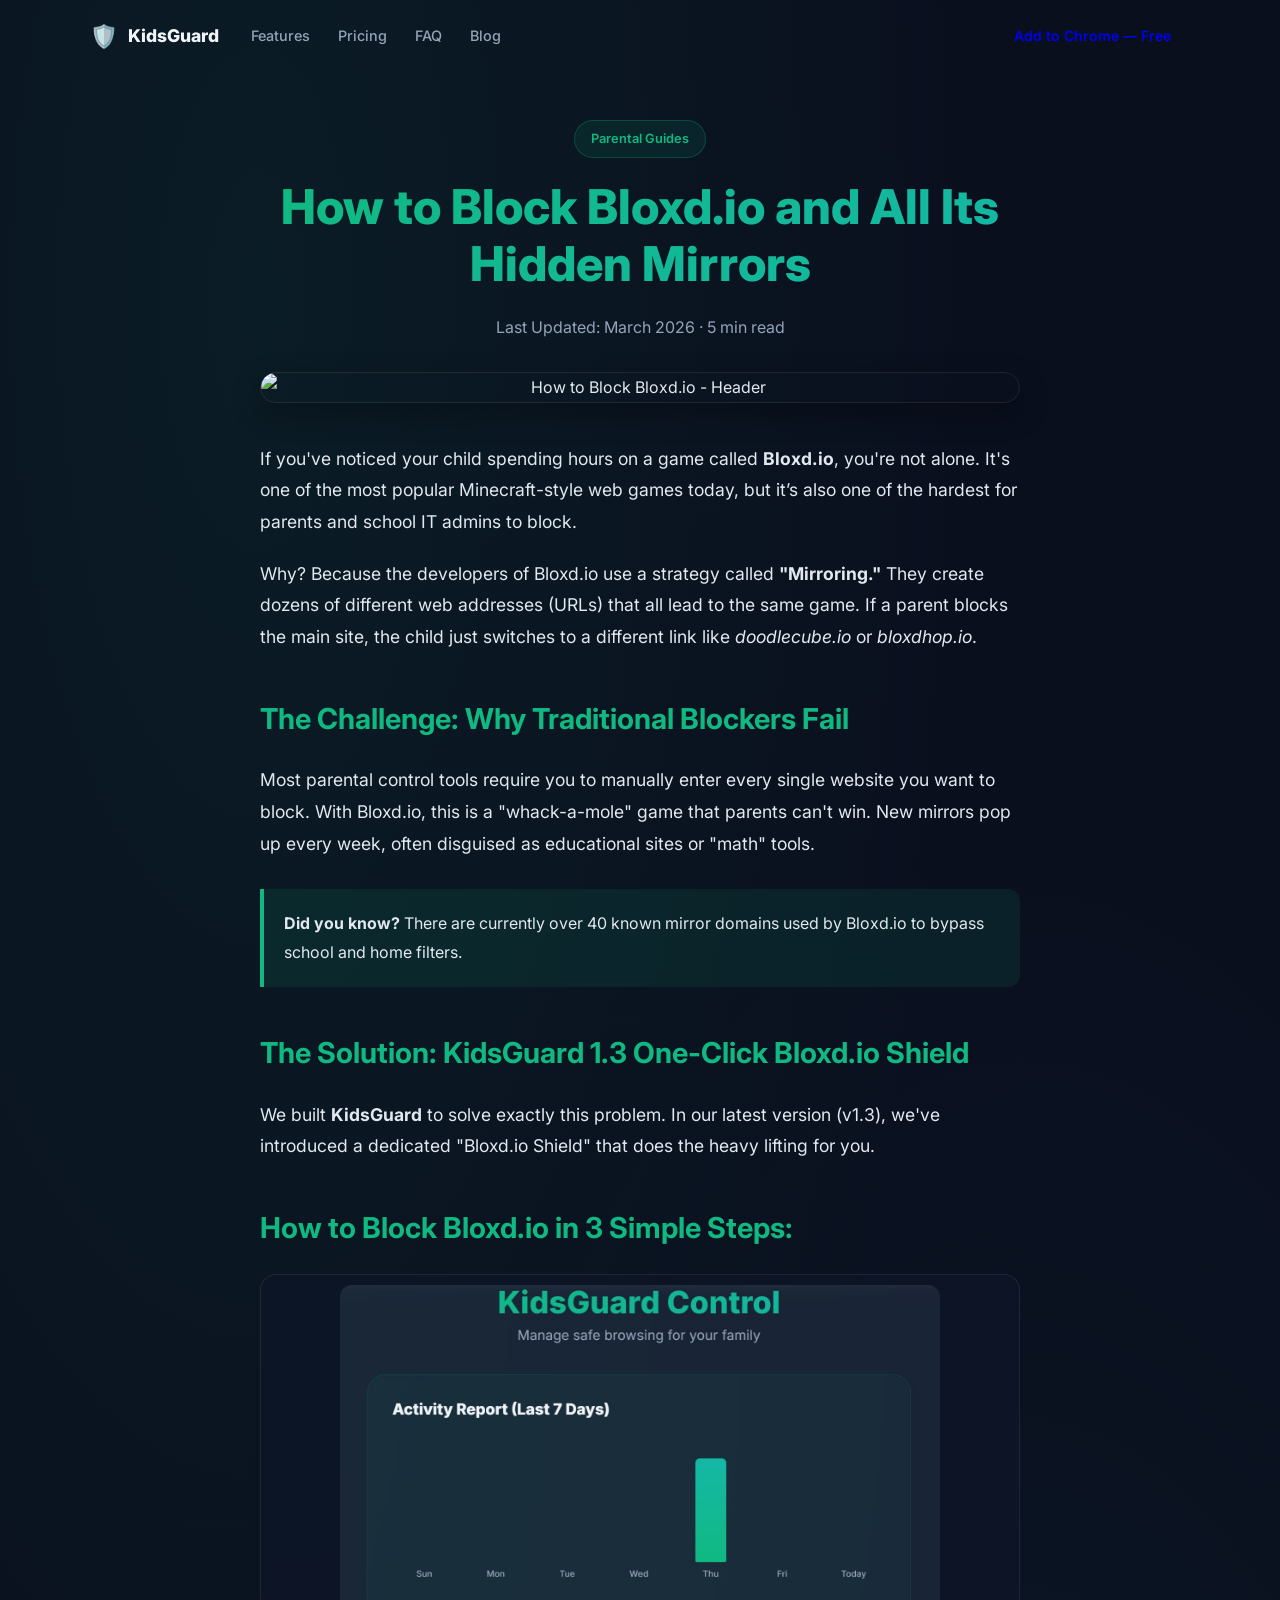
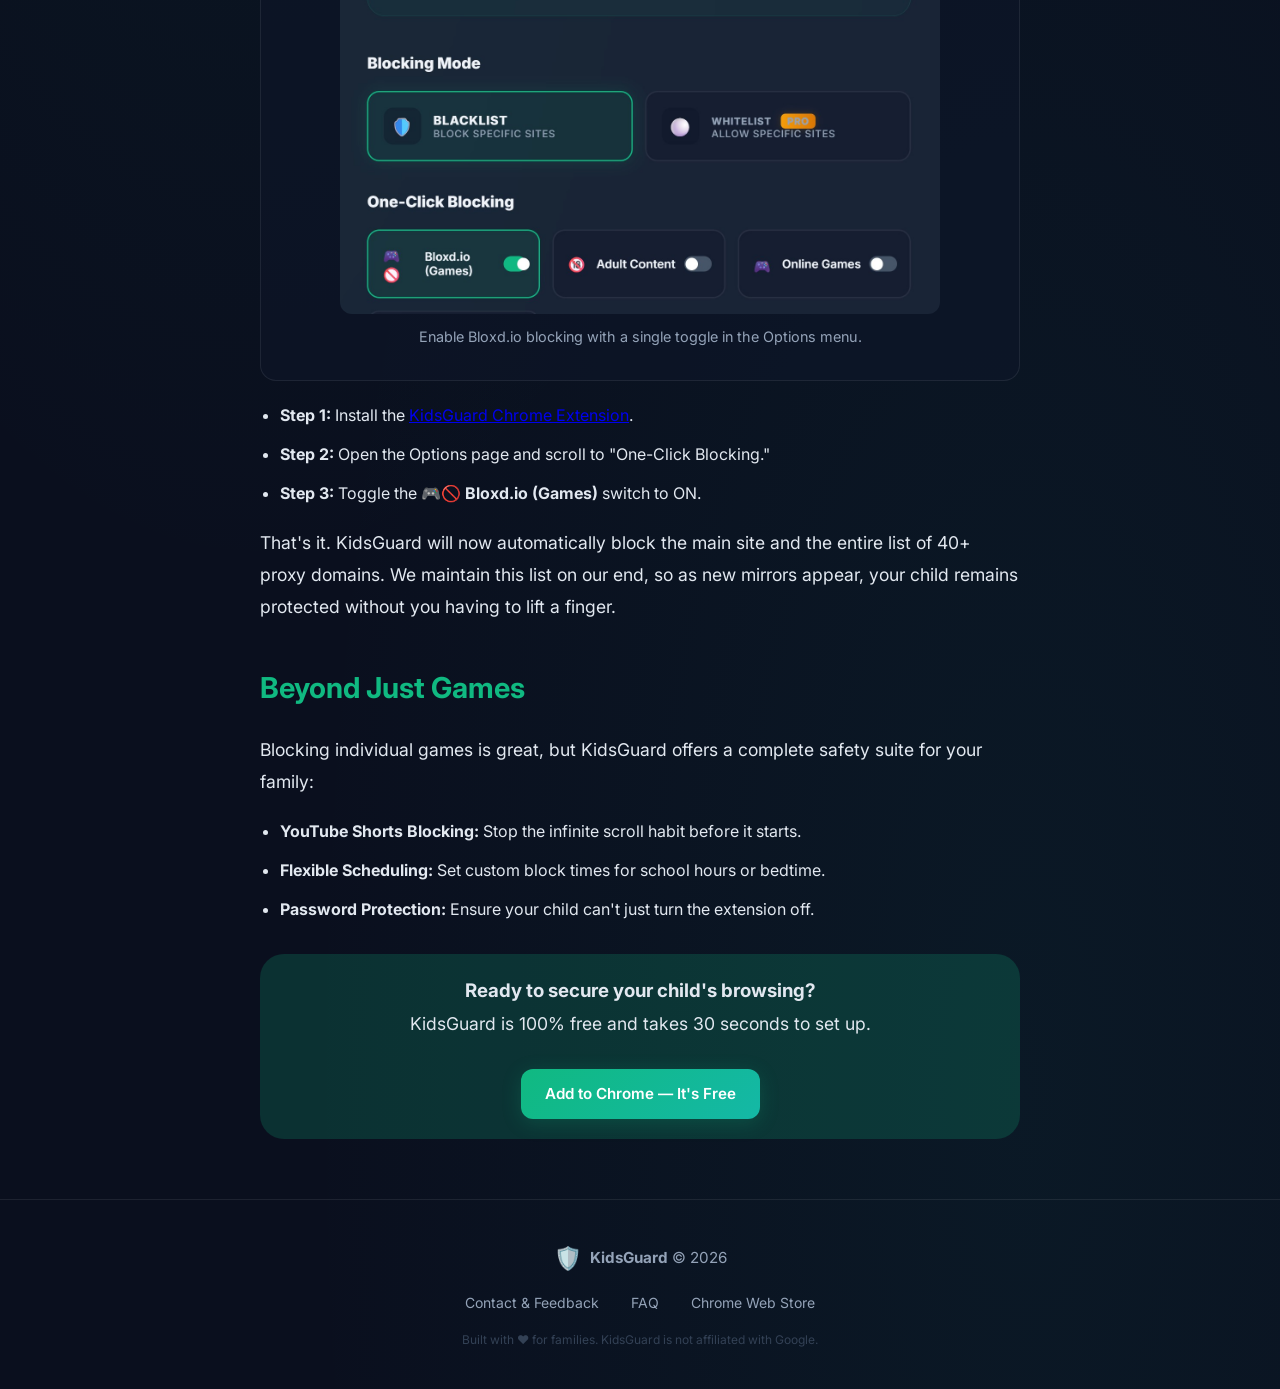
==== commit edfb6973: "Add Bloxd.io/header imgs" ====
--- a/blog-how-to-block-bloxd-io.html
+++ b/blog-how-to-block-bloxd-io.html
@@ -101,7 +101,7 @@
             <h1 class="gradient-text">How to Block Bloxd.io and All Its Hidden Mirrors</h1>
             <p style="color: var(--text-muted); margin-bottom: 30px;">Last Updated: March 2026 · 5 min read</p>
             <div style="width: 100%; max-width: 800px; border-radius: 24px; margin: 0 auto; overflow: hidden; border: 1px solid var(--border); box-shadow: 0 10px 30px rgba(0,0,0,0.3);">
-                <img src="bloxd.io.jpg" alt="How to Block Bloxd.io - KidsGuard Settings" style="width: 100%; height: auto; display: block;">
+                <img src="header.jpg" alt="How to Block Bloxd.io - Header" style="width: 100%; height: auto; display: block;">
             </div>
         </header>
 
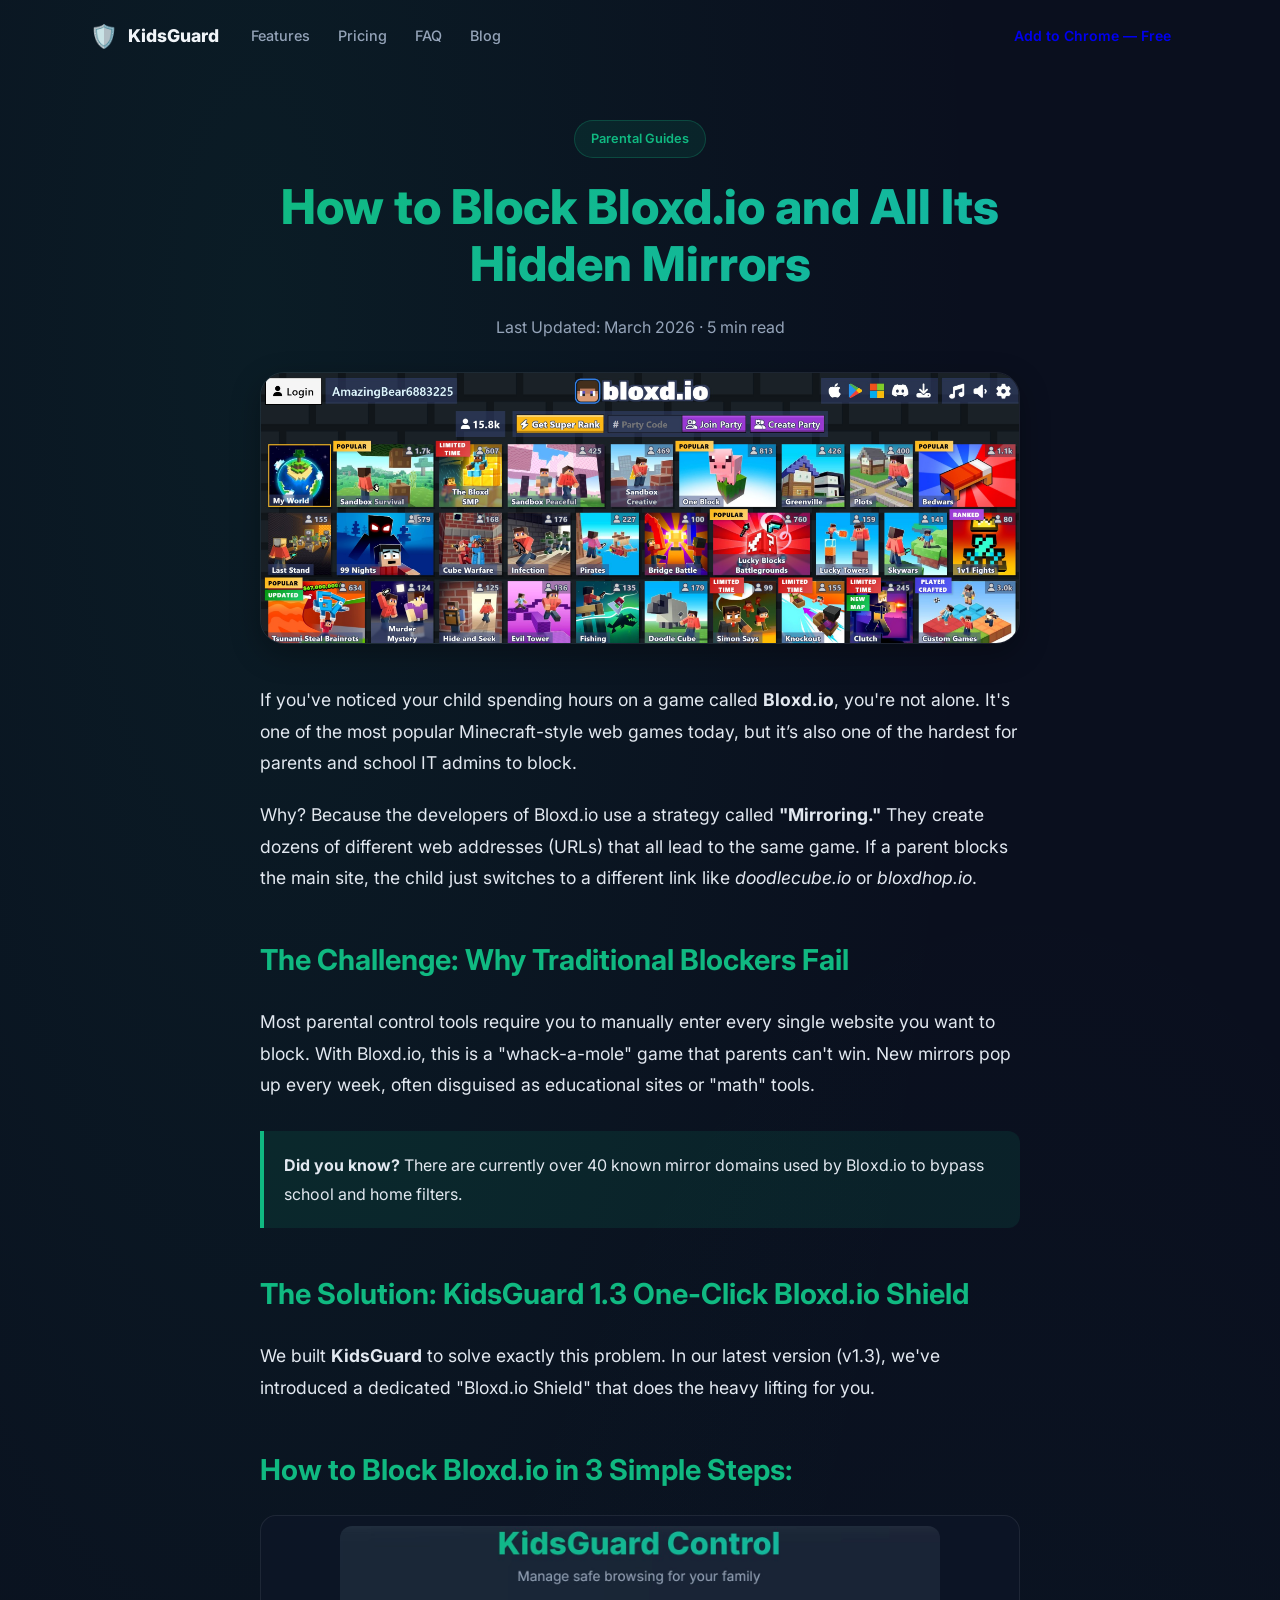
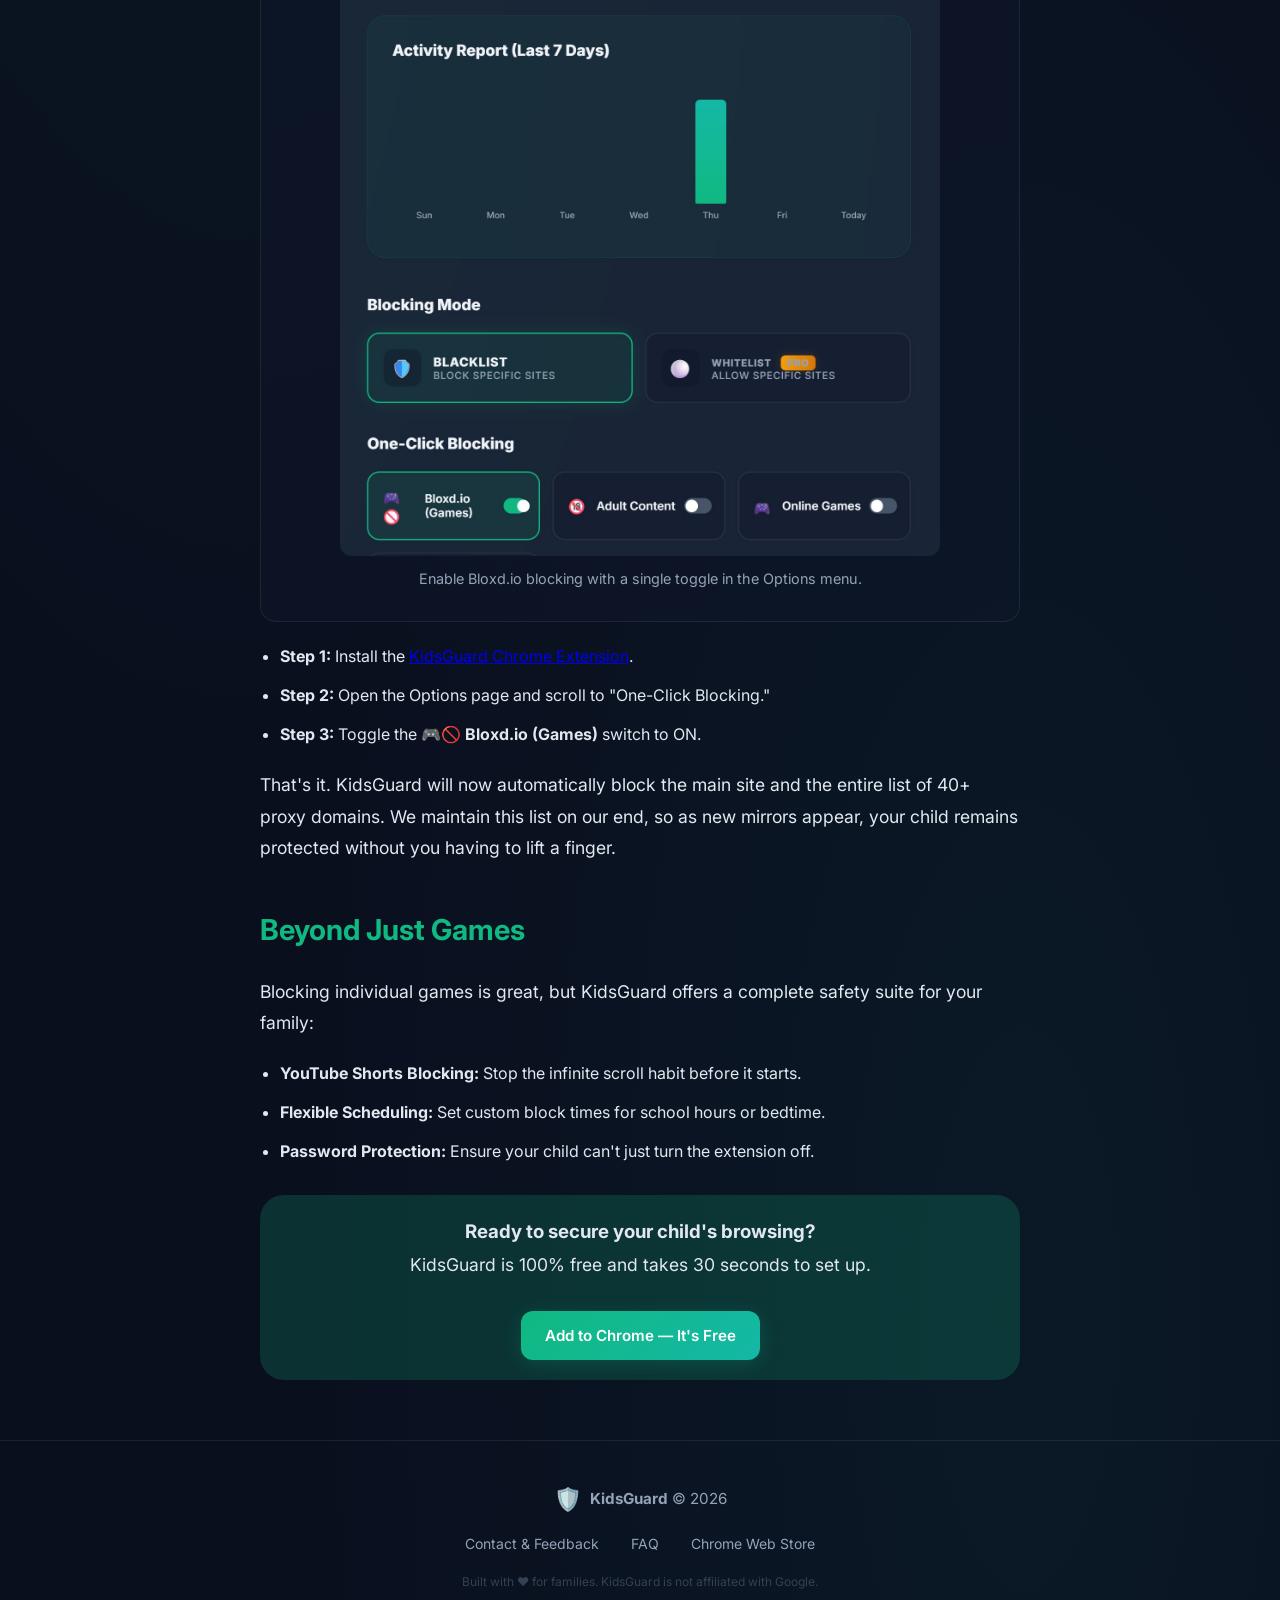
==== commit 47a2d67b: "SEO: Add robots.txt, update sitemap, add canonical + OG tags to all pages" ====
--- a/blog-how-to-block-bloxd-io.html
+++ b/blog-how-to-block-bloxd-io.html
@@ -9,6 +9,15 @@
         content="Is your child playing Bloxd.io when they should be studying? Learn how to block Bloxd.io and its dozens of mirror domains effectively with KidsGuard.">
     <meta name="keywords"
         content="how to block bloxd.io, bloxd.io mirrors, block unblocked games at school, parental control bloxd.io, kidsguard extensions">
+    <meta property="og:title" content="How to Block Bloxd.io and All Its Mirror Links – KidsGuard">
+    <meta property="og:description" content="Is your child playing Bloxd.io when they should be studying? Learn how to block Bloxd.io and its dozens of mirror domains effectively with KidsGuard.">
+    <meta property="og:type" content="article">
+    <meta property="og:url" content="https://mcsrichard.github.io/kidsguard/blog-how-to-block-bloxd-io.html">
+    <meta property="og:image" content="https://mcsrichard.github.io/kidsguard/assets/icon.png">
+    <meta name="twitter:card" content="summary">
+    <meta name="twitter:title" content="How to Block Bloxd.io and All Its Mirror Links">
+    <meta name="twitter:description" content="Block Bloxd.io and 40+ mirror domains with one click using KidsGuard.">
+    <link rel="canonical" href="https://mcsrichard.github.io/kidsguard/blog-how-to-block-bloxd-io.html">
     <link rel="icon" href="assets/icon.png" type="image/png">
     <link rel="preconnect" href="https://fonts.googleapis.com">
     <link rel="preconnect" href="https://fonts.gstatic.com" crossorigin>
